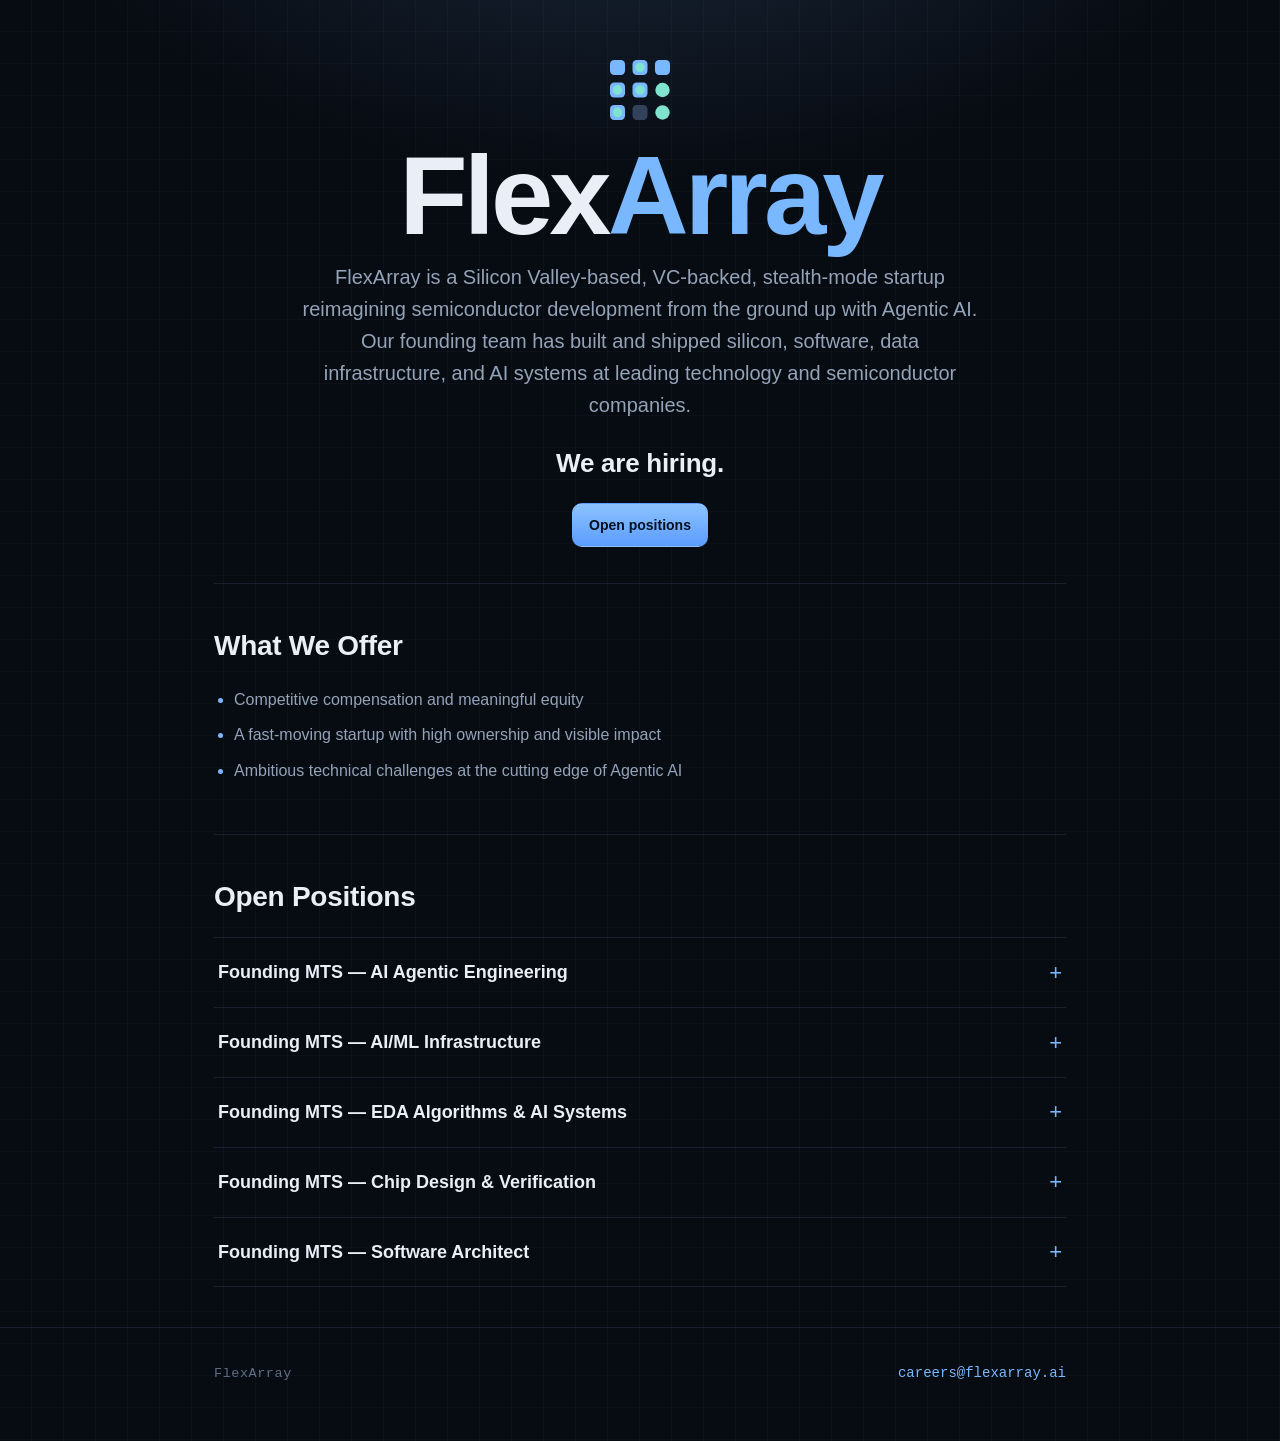
==== flexarray.html @ fc5241a4 "Updated with careers" ====
<!doctype html>
<html lang="en">
<head>
<meta charset="utf-8">
<meta name="viewport" content="width=device-width, initial-scale=1">
<title>FlexArray</title>
<meta name="robots" content="noindex,nofollow">
<link rel="icon" type="image/svg+xml" href="[data-uri]">
<style>
  :root{
    --bg:#070b12;--panel:#0d1521;--border:rgba(125,165,235,.14);--border-strong:rgba(125,165,235,.28);
    --text:#e9eef7;--muted:#94a3b8;--faint:#5f6e84;--accent:#79b8ff;--accent-2:#7fe3cf;--accent-glow:rgba(121,184,255,.18);
    --maxw:900px;--mono:ui-monospace,SFMono-Regular,"SF Mono",Menlo,Consolas,monospace;
    --sans:-apple-system,BlinkMacSystemFont,"Segoe UI",Inter,Roboto,Helvetica,Arial,sans-serif;
  }
  *{box-sizing:border-box}
  html{scroll-behavior:smooth}
  html,body{overflow-x:hidden}
  body{margin:0;background:var(--bg);color:var(--text);font-family:var(--sans);line-height:1.6;-webkit-font-smoothing:antialiased;
    background-image:radial-gradient(900px 520px at 50% -180px,var(--accent-glow),transparent 70%),
      linear-gradient(transparent 0 31px,rgba(125,165,235,.035) 31px 32px),
      linear-gradient(90deg,transparent 0 31px,rgba(125,165,235,.035) 31px 32px);
    background-size:auto,32px 32px,32px 32px;}
  a{color:var(--accent);text-decoration:none}
  a:hover{text-decoration:underline}
  .wrap{max-width:var(--maxw);margin:0 auto;padding:0 24px}
  .banner{text-align:center;padding:64px 0 14px}
  .banner .mark{display:flex;justify-content:center;margin-bottom:18px}
  .banner .mark svg{display:block}
  .banner-name{font-size:clamp(46px,13vw,112px);line-height:.92;letter-spacing:-.035em;font-weight:800;margin:0}
  .banner-name b{font-weight:800;color:var(--accent)}
  .landing{max-width:680px;margin:0 auto;text-align:center;padding:0 0 36px}
  .lede{font-size:clamp(17px,2.2vw,20px);color:var(--muted);margin:0 auto 22px}
  .hiring{font-size:clamp(20px,3vw,26px);font-weight:700;letter-spacing:-.01em;margin:0 0 18px}
  .hero-cta{display:flex;justify-content:center;flex-wrap:wrap;gap:12px}
  .btn{display:inline-flex;align-items:center;gap:8px;border-radius:10px;padding:10px 16px;font-weight:600;font-size:14px;border:1px solid var(--border-strong);transition:.15s}
  .btn-primary{background:linear-gradient(180deg,#8cc2ff,#5b9dff);color:#06101f;border-color:transparent}
  .btn-primary:hover{filter:brightness(1.07);text-decoration:none}
  section{padding:40px 0;border-top:1px solid var(--border)}
  h2{font-size:clamp(22px,3vw,28px);letter-spacing:-.01em;margin:0 0 18px;font-weight:720}
  .list{margin:0;padding-left:20px;color:var(--muted);max-width:66ch}
  .list li{margin:10px 0}
  .list li::marker{color:var(--accent)}
  .role-list{border-top:1px solid var(--border);margin-top:4px}
  .role{border-bottom:1px solid var(--border)}
  .role summary{list-style:none;cursor:pointer;display:flex;justify-content:space-between;align-items:center;gap:14px;padding:20px 4px;font-size:18px;font-weight:600;color:var(--text)}
  .role summary::-webkit-details-marker{display:none}
  .role summary:hover{color:#fff}
  .role .arrow{color:var(--accent);font-size:22px;line-height:1;font-weight:400;flex:0 0 auto;transition:transform .2s}
  .role[open] .arrow{transform:rotate(45deg)}
  .role-body{padding:0 4px 26px;max-width:76ch}
  .body{color:var(--muted)}
  .body{margin:0 0 14px}
  .label{color:var(--text);font-weight:700;margin-right:4px}
  .role-body .btn{margin-top:6px}
  .email-link{font-family:var(--mono);font-size:14px}
  footer{border-top:1px solid var(--border);padding:34px 0 56px;color:var(--faint);font-size:13.5px}
  .foot-inner{display:flex;flex-wrap:wrap;justify-content:space-between;gap:14px;align-items:center}
  .foot-inner .stealthline{font-family:var(--mono);letter-spacing:.04em}
  @media(max-width:760px){.wrap{padding:0 18px}.banner{padding:44px 0 10px}section{padding:30px 0}}
  @media(prefers-reduced-motion:reduce){html{scroll-behavior:auto}.role .arrow{transition:none}}
</style>
</head>
<body>

<main class="wrap">

  <section class="banner" style="border-top:none;padding-top:54px">
    <div class="mark">
      <svg xmlns="http://www.w3.org/2000/svg" width="72" height="72" viewBox="0 0 24 24" fill="none" role="img" aria-label="FlexArray">
        <g fill="#79b8ff">
          <rect x="2" y="2" width="5" height="5" rx="1.4"/><rect x="17" y="2" width="5" height="5" rx="1.4"/><rect x="9.5" y="2" width="5" height="5" rx="1.4"/>
          <rect x="2" y="9.5" width="5" height="5" rx="1.4"/><rect x="9.5" y="9.5" width="5" height="5" rx="1.4"/><rect x="2" y="17" width="5" height="5" rx="1.4"/>
        </g>
        <g fill="#7fe3cf">
          <circle cx="12" cy="4.5" r="1.55"/><circle cx="4.5" cy="12" r="1.55"/><circle cx="12" cy="12" r="1.55"/><circle cx="4.5" cy="19.5" r="1.55"/>
          <circle cx="19.5" cy="12" r="2.4"/><circle cx="19.5" cy="19.5" r="2.4"/>
        </g>
        <rect x="9.5" y="17" width="5" height="5" rx="1.4" fill="#33425a"/>
      </svg>
    </div>
    <h1 class="banner-name">Flex<b>Array</b></h1>
  </section>

  <section class="landing" style="border-top:none;padding-top:0">
    <p class="lede">FlexArray is a Silicon Valley-based, VC-backed, stealth-mode startup reimagining semiconductor development from the ground up with Agentic AI. Our founding team has built and shipped silicon, software, data infrastructure, and AI systems at leading technology and semiconductor companies.</p>
    <p class="hiring">We are hiring.</p>
    <div class="hero-cta">
      <a class="btn btn-primary" href="#positions">Open positions</a>
    </div>
  </section>

  <section>
    <h2>What We Offer</h2>
    <ul class="list">
      <li>Competitive compensation and meaningful equity</li>
      <li>A fast-moving startup with high ownership and visible impact</li>
      <li>Ambitious technical challenges at the cutting edge of Agentic AI</li>
    </ul>
  </section>

  <section id="positions">
    <h2>Open Positions</h2>
    <div class="role-list">

      <details class="role">
        <summary><span>Founding MTS — AI Agentic Engineering</span><span class="arrow" aria-hidden="true">+</span></summary>
        <div class="role-body">
          <p class="body">Build the core AI algorithms, infrastructure, data systems, and evaluation harnesses behind FlexArray's Agentic AI products — shaping how agents are trained, evaluated, optimized, and deployed to automate real hardware design and validation workflows.</p>
          <p class="body"><span class="label">You'll</span> build and optimize systems for training, post-training, RL, inference, and agent execution; develop tooling and harnesses to evaluate and improve agent performance; and work across the stack from research prototypes to production.</p>
          <p class="body"><span class="label">You bring</span> a BS/MS in CS, EECS, Mathematics, or related field; experience in AI model training, fine-tuning, evaluation, data infrastructure, and distributed systems; and high ownership across research, infrastructure, and product.</p>
          <a class="btn btn-primary email-link" href="mailto:careers@flexarray.ai?subject=Founding%20MTS%20%E2%80%94%20AI%20Agentic%20Engineering">careers@flexarray.ai</a>
        </div>
      </details>

      <details class="role">
        <summary><span>Founding MTS — AI/ML Infrastructure</span><span class="arrow" aria-hidden="true">+</span></summary>
        <div class="role-body">
          <p class="body">Build the infrastructure, algorithms, and production systems used to develop, evaluate, post-train, and deploy cutting-edge AI models, turning frontier methods into reliable, scalable systems.</p>
          <p class="body"><span class="label">You'll</span> develop and optimize pipelines for data prep, training, post-training, fine-tuning, inference, and evaluation; profile large-scale training/RL/SFT pipelines and remove bottlenecks; and partner with researchers to build the engineering foundation for a fast-moving AI org.</p>
          <p class="body"><span class="label">You bring</span> a BS/MS in CS, EECS, Mathematics, or related field; experience building AI/ML infrastructure across data curation, distributed training, evaluation, or deployment; strong Python and modern ML infra skills; and strong debugging and optimization skills.</p>
          <a class="btn btn-primary email-link" href="mailto:careers@flexarray.ai?subject=Founding%20MTS%20%E2%80%94%20AI%2FML%20Infrastructure">careers@flexarray.ai</a>
        </div>
      </details>

      <details class="role">
        <summary><span>Founding MTS — EDA Algorithms &amp; AI Systems</span><span class="arrow" aria-hidden="true">+</span></summary>
        <div class="role-body">
          <p class="body">Build the algorithmic, data, and knowledge foundations that power FlexArray's Agentic AI products. This is a deeply technical role at the intersection of EDA algorithms, AI systems, and large-scale data infrastructure.</p>
          <p class="body"><span class="label">You'll</span> develop algorithms for mapping, synthesis, placement, routing, timing analysis, design-space exploration, and automated debugging; build graph, database, embedding, and retrieval systems so agents can reason over designs and flows; and integrate agents with simulators, synthesis, place-and-route, timing, and verification tools.</p>
          <p class="body"><span class="label">You bring</span> a BS/MS in CS, EECS, Computer Engineering, or related field; and proven experience building complex software platforms across distributed systems, developer tools, EDA, AI infrastructure, or large-scale data.</p>
          <a class="btn btn-primary email-link" href="mailto:careers@flexarray.ai?subject=Founding%20MTS%20%E2%80%94%20EDA%20Algorithms%20%26%20AI%20Systems">careers@flexarray.ai</a>
        </div>
      </details>

      <details class="role">
        <summary><span>Founding MTS — Chip Design &amp; Verification</span><span class="arrow" aria-hidden="true">+</span></summary>
        <div class="role-body">
          <p class="body">Own the chip design and verification intelligence that lets agents take a hardware block from intent all the way to verified, working design, owning design creation as much as verification. This role sits at the intersection of chip design and frontier AI, encoding how an experienced engineer reasons across the full design lifecycle into capabilities the agents can apply.</p>
          <p class="body"><span class="label">You'll</span> build systems that let agents translate design intent and specifications into architecture and synthesizable RTL; assemble and integrate IP blocks and protocols into complete designs; and close the loop with simulation, lint/formal, assertions, coverage, and regression — all built on modern agentic AI infrastructure for reasoning, tool use, and evaluation.</p>
          <p class="body"><span class="label">You bring</span> a BS/MS in CS, EECS, or related field; a strong background spanning RTL design and architecture, verification, ASIC flows, and SoC/IP integration; hands-on Verilog/SystemVerilog with simulation, assertion, and debug experience; and working Python plus a strong interest in applying agentic AI to hardware design.</p>
          <a class="btn btn-primary email-link" href="mailto:careers@flexarray.ai?subject=Founding%20MTS%20%E2%80%94%20Chip%20Design%20%26%20Verification">careers@flexarray.ai</a>
        </div>
      </details>

      <details class="role">
        <summary><span>Founding MTS — Software Architect</span><span class="arrow" aria-hidden="true">+</span></summary>
        <div class="role-body">
          <p class="body">Define and build the core software architecture for FlexArray's Agentic AI products, working across agent runtime, workflow orchestration, data infrastructure, tool integration, validation, and customer-facing deployment.</p>
          <p class="body"><span class="label">You'll</span> design and implement core systems for agents, workflows, tools, APIs, data models, execution services, and observability; build orchestration, storage, scheduling, CI, and simulation infrastructure; and turn research prototypes into secure, performant production systems.</p>
          <p class="body"><span class="label">You bring</span> a BS/MS in CS, EECS, Computer Engineering, or related field; proven experience architecting complex software platforms (distributed systems, AI infrastructure, cloud, or large-scale data); strong C++/Python or TypeScript skills; and strong production engineering discipline (API design, orchestration, CI/CD, observability).</p>
          <a class="btn btn-primary email-link" href="mailto:careers@flexarray.ai?subject=Founding%20MTS%20%E2%80%94%20Software%20Architect">careers@flexarray.ai</a>
        </div>
      </details>

    </div>
  </section>

</main>

<footer>
  <div class="wrap foot-inner">
    <span class="stealthline">FlexArray</span>
    <a class="email-link" href="mailto:careers@flexarray.ai">careers@flexarray.ai</a>
  </div>
</footer>

</body>
</html>
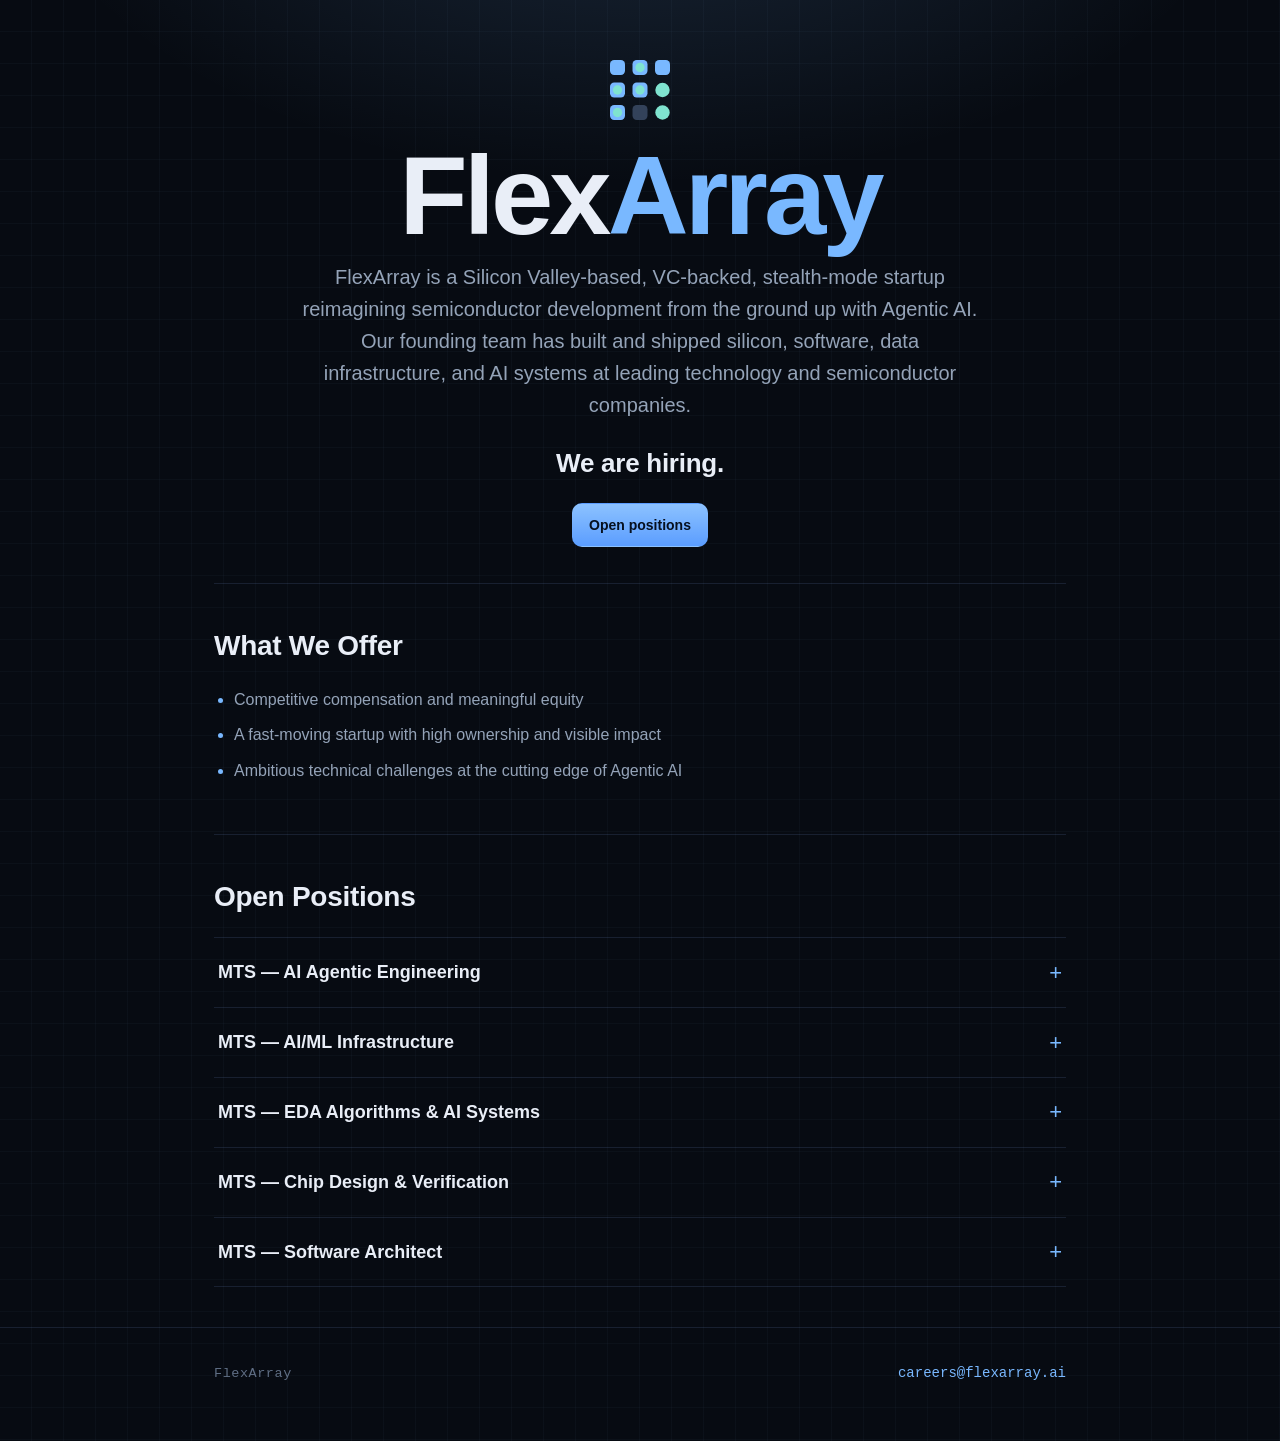
==== commit 21d1accd: "Remvoed founding from title" ====
--- a/flexarray.html
+++ b/flexarray.html
@@ -104,52 +104,52 @@
     <div class="role-list">
 
       <details class="role">
-        <summary><span>Founding MTS — AI Agentic Engineering</span><span class="arrow" aria-hidden="true">+</span></summary>
+        <summary><span>MTS — AI Agentic Engineering</span><span class="arrow" aria-hidden="true">+</span></summary>
         <div class="role-body">
           <p class="body">Build the core AI algorithms, infrastructure, data systems, and evaluation harnesses behind FlexArray's Agentic AI products — shaping how agents are trained, evaluated, optimized, and deployed to automate real hardware design and validation workflows.</p>
           <p class="body"><span class="label">You'll</span> build and optimize systems for training, post-training, RL, inference, and agent execution; develop tooling and harnesses to evaluate and improve agent performance; and work across the stack from research prototypes to production.</p>
           <p class="body"><span class="label">You bring</span> a BS/MS in CS, EECS, Mathematics, or related field; experience in AI model training, fine-tuning, evaluation, data infrastructure, and distributed systems; and high ownership across research, infrastructure, and product.</p>
-          <a class="btn btn-primary email-link" href="mailto:careers@flexarray.ai?subject=Founding%20MTS%20%E2%80%94%20AI%20Agentic%20Engineering">careers@flexarray.ai</a>
+          <a class="btn btn-primary email-link" href="mailto:careers@flexarray.ai?subject=MTS%20%E2%80%94%20AI%20Agentic%20Engineering">careers@flexarray.ai</a>
         </div>
       </details>
 
       <details class="role">
-        <summary><span>Founding MTS — AI/ML Infrastructure</span><span class="arrow" aria-hidden="true">+</span></summary>
+        <summary><span>MTS — AI/ML Infrastructure</span><span class="arrow" aria-hidden="true">+</span></summary>
         <div class="role-body">
           <p class="body">Build the infrastructure, algorithms, and production systems used to develop, evaluate, post-train, and deploy cutting-edge AI models, turning frontier methods into reliable, scalable systems.</p>
           <p class="body"><span class="label">You'll</span> develop and optimize pipelines for data prep, training, post-training, fine-tuning, inference, and evaluation; profile large-scale training/RL/SFT pipelines and remove bottlenecks; and partner with researchers to build the engineering foundation for a fast-moving AI org.</p>
           <p class="body"><span class="label">You bring</span> a BS/MS in CS, EECS, Mathematics, or related field; experience building AI/ML infrastructure across data curation, distributed training, evaluation, or deployment; strong Python and modern ML infra skills; and strong debugging and optimization skills.</p>
-          <a class="btn btn-primary email-link" href="mailto:careers@flexarray.ai?subject=Founding%20MTS%20%E2%80%94%20AI%2FML%20Infrastructure">careers@flexarray.ai</a>
+          <a class="btn btn-primary email-link" href="mailto:careers@flexarray.ai?subject=MTS%20%E2%80%94%20AI%2FML%20Infrastructure">careers@flexarray.ai</a>
         </div>
       </details>
 
       <details class="role">
-        <summary><span>Founding MTS — EDA Algorithms &amp; AI Systems</span><span class="arrow" aria-hidden="true">+</span></summary>
+        <summary><span>MTS — EDA Algorithms &amp; AI Systems</span><span class="arrow" aria-hidden="true">+</span></summary>
         <div class="role-body">
           <p class="body">Build the algorithmic, data, and knowledge foundations that power FlexArray's Agentic AI products. This is a deeply technical role at the intersection of EDA algorithms, AI systems, and large-scale data infrastructure.</p>
           <p class="body"><span class="label">You'll</span> develop algorithms for mapping, synthesis, placement, routing, timing analysis, design-space exploration, and automated debugging; build graph, database, embedding, and retrieval systems so agents can reason over designs and flows; and integrate agents with simulators, synthesis, place-and-route, timing, and verification tools.</p>
           <p class="body"><span class="label">You bring</span> a BS/MS in CS, EECS, Computer Engineering, or related field; and proven experience building complex software platforms across distributed systems, developer tools, EDA, AI infrastructure, or large-scale data.</p>
-          <a class="btn btn-primary email-link" href="mailto:careers@flexarray.ai?subject=Founding%20MTS%20%E2%80%94%20EDA%20Algorithms%20%26%20AI%20Systems">careers@flexarray.ai</a>
+          <a class="btn btn-primary email-link" href="mailto:careers@flexarray.ai?subject=MTS%20%E2%80%94%20EDA%20Algorithms%20%26%20AI%20Systems">careers@flexarray.ai</a>
         </div>
       </details>
 
       <details class="role">
-        <summary><span>Founding MTS — Chip Design &amp; Verification</span><span class="arrow" aria-hidden="true">+</span></summary>
+        <summary><span>MTS — Chip Design &amp; Verification</span><span class="arrow" aria-hidden="true">+</span></summary>
         <div class="role-body">
           <p class="body">Own the chip design and verification intelligence that lets agents take a hardware block from intent all the way to verified, working design, owning design creation as much as verification. This role sits at the intersection of chip design and frontier AI, encoding how an experienced engineer reasons across the full design lifecycle into capabilities the agents can apply.</p>
           <p class="body"><span class="label">You'll</span> build systems that let agents translate design intent and specifications into architecture and synthesizable RTL; assemble and integrate IP blocks and protocols into complete designs; and close the loop with simulation, lint/formal, assertions, coverage, and regression — all built on modern agentic AI infrastructure for reasoning, tool use, and evaluation.</p>
           <p class="body"><span class="label">You bring</span> a BS/MS in CS, EECS, or related field; a strong background spanning RTL design and architecture, verification, ASIC flows, and SoC/IP integration; hands-on Verilog/SystemVerilog with simulation, assertion, and debug experience; and working Python plus a strong interest in applying agentic AI to hardware design.</p>
-          <a class="btn btn-primary email-link" href="mailto:careers@flexarray.ai?subject=Founding%20MTS%20%E2%80%94%20Chip%20Design%20%26%20Verification">careers@flexarray.ai</a>
+          <a class="btn btn-primary email-link" href="mailto:careers@flexarray.ai?subject=MTS%20%E2%80%94%20Chip%20Design%20%26%20Verification">careers@flexarray.ai</a>
         </div>
       </details>
 
       <details class="role">
-        <summary><span>Founding MTS — Software Architect</span><span class="arrow" aria-hidden="true">+</span></summary>
+        <summary><span>MTS — Software Architect</span><span class="arrow" aria-hidden="true">+</span></summary>
         <div class="role-body">
           <p class="body">Define and build the core software architecture for FlexArray's Agentic AI products, working across agent runtime, workflow orchestration, data infrastructure, tool integration, validation, and customer-facing deployment.</p>
           <p class="body"><span class="label">You'll</span> design and implement core systems for agents, workflows, tools, APIs, data models, execution services, and observability; build orchestration, storage, scheduling, CI, and simulation infrastructure; and turn research prototypes into secure, performant production systems.</p>
           <p class="body"><span class="label">You bring</span> a BS/MS in CS, EECS, Computer Engineering, or related field; proven experience architecting complex software platforms (distributed systems, AI infrastructure, cloud, or large-scale data); strong C++/Python or TypeScript skills; and strong production engineering discipline (API design, orchestration, CI/CD, observability).</p>
-          <a class="btn btn-primary email-link" href="mailto:careers@flexarray.ai?subject=Founding%20MTS%20%E2%80%94%20Software%20Architect">careers@flexarray.ai</a>
+          <a class="btn btn-primary email-link" href="mailto:careers@flexarray.ai?subject=MTS%20%E2%80%94%20Software%20Architect">careers@flexarray.ai</a>
         </div>
       </details>
 
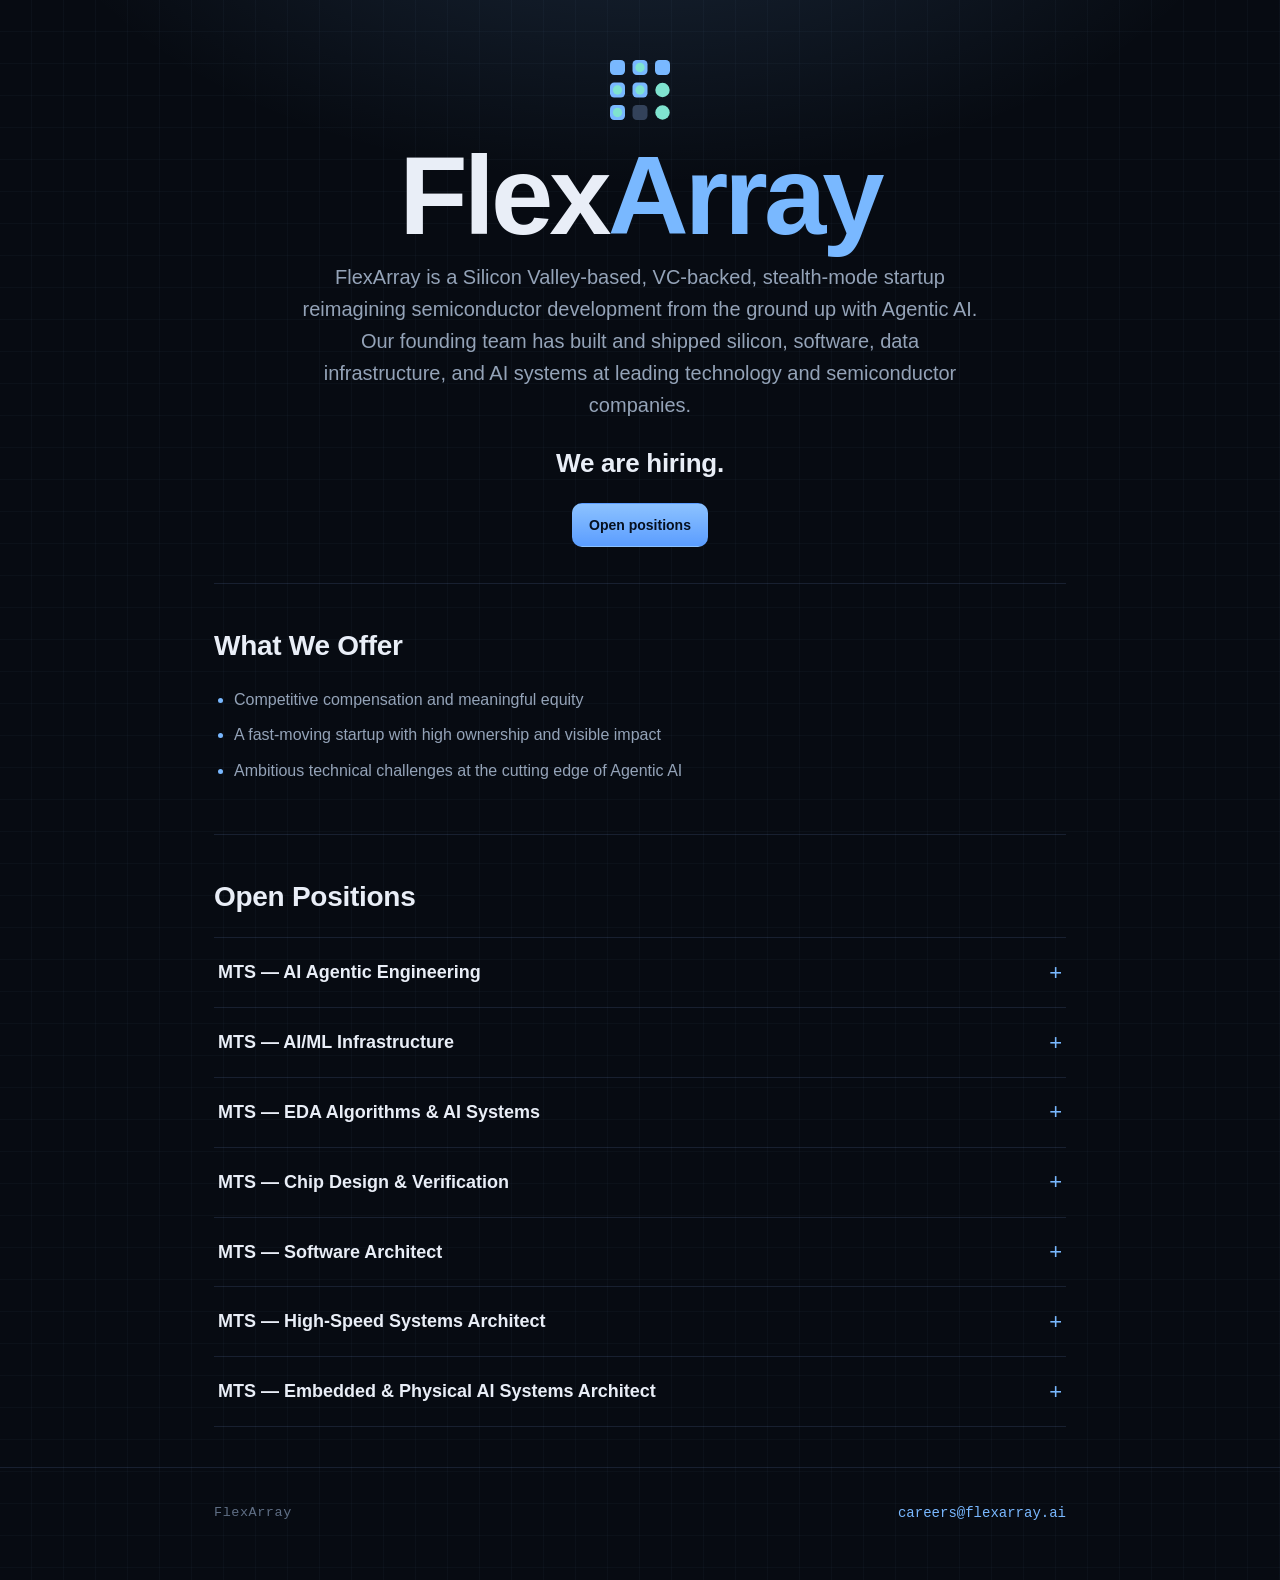
==== commit 4eba0806: "Added hardware architect roles" ====
--- a/flexarray.html
+++ b/flexarray.html
@@ -153,6 +153,26 @@
         </div>
       </details>
 
+      <details class="role">
+        <summary><span>MTS — High-Speed Systems Architect</span><span class="arrow" aria-hidden="true">+</span></summary>
+        <div class="role-body">
+          <p class="body">Build the system architecture and Agentic AI capabilities for networking, wired and wireless communications, and test and measurement. Work across host and embedded systems using PCIe, Ethernet, DDR/HBM, SerDes, and high-throughput data movement — from RTL and verification through firmware, drivers, software, and hardware bring-up.</p>
+          <p class="body"><span class="label">You'll</span> develop capabilities for networking, wired and wireless communications, and test and measurement across host and embedded systems — spanning PCIe, Ethernet, DDR/HBM, high-speed SerDes, DMA, on-chip interconnects, packet and data-processing pipelines, and high-rate data acquisition — from requirements, architecture, IP selection, RTL, verification, and implementation through firmware, drivers, host and embedded software, prototyping, hardware bring-up, performance analysis, debugging, and release.</p>
+          <p class="body"><span class="label">You bring</span> a BS/MS in Electrical Engineering, Computer Engineering, Computer Science, or related field; deep experience architecting FPGA, ASIC, SoC, or accelerator-based systems; broad hands-on experience across hardware design, verification, firmware, drivers, software, and lab debug; and familiarity with Verilog/SystemVerilog, C/C++, and Python.</p>
+          <a class="btn btn-primary email-link" href="mailto:careers@flexarray.ai?subject=MTS%20%E2%80%94%20High-Speed%20Systems%20Architect">careers@flexarray.ai</a>
+        </div>
+      </details>
+
+      <details class="role">
+        <summary><span>MTS — Embedded &amp; Physical AI Systems Architect</span><span class="arrow" aria-hidden="true">+</span></summary>
+        <div class="role-body">
+          <p class="body">Build the system architecture and Agentic AI capabilities for embedded platforms and physical AI, including robotics, autonomous machines, industrial automation, control, and intelligent edge systems. Work across heterogeneous compute, real-time control, platform security, rapid prototyping, firmware, software, verification, functional safety, and hardware bring-up.</p>
+          <p class="body"><span class="label">You'll</span> develop capabilities for robotics, autonomous machines, industrial automation and control, intelligent edge platforms, and consumer systems — spanning system partitioning, FPGA/SoC and processor selection, AI inference and acceleration, sensor and actuator integration, RTL, firmware, RTOS/Linux, drivers, middleware, rapid prototyping, hardware-in-the-loop testing, hardware bring-up, validation, and deployment — with a major focus on platform security and support for functional safety where required.</p>
+          <p class="body"><span class="label">You bring</span> a BS/MS in Electrical Engineering, Computer Engineering, Computer Science, Robotics, or related field; deep experience architecting FPGA, SoC, or processor-based embedded and physical AI systems; and hands-on experience across hardware, firmware, embedded software, verification, prototyping, and lab debug. Experience with robotics, real-time control, edge AI, platform security, and heterogeneous compute is highly valued.</p>
+          <a class="btn btn-primary email-link" href="mailto:careers@flexarray.ai?subject=MTS%20%E2%80%94%20Embedded%20%26%20Physical%20AI%20Systems%20Architect">careers@flexarray.ai</a>
+        </div>
+      </details>
+
     </div>
   </section>
 
